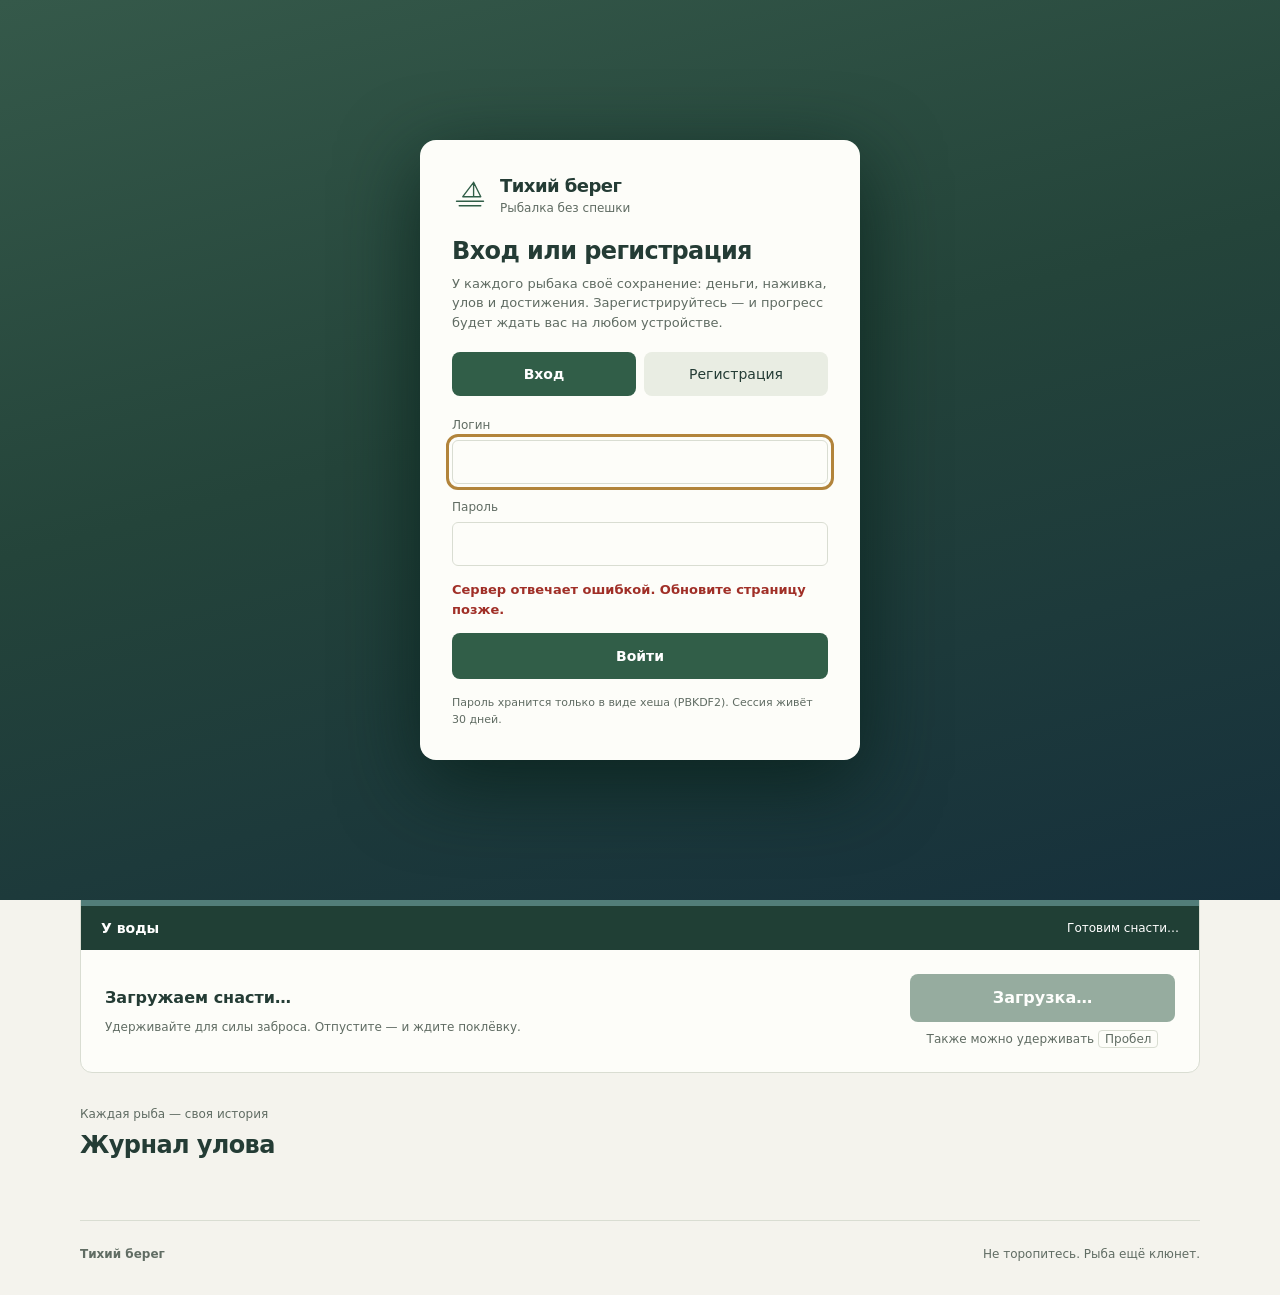
==== static/index.html @ 6605a5ac "Эмбиент по времени суток и погоде, каркас звуков снастей, визуал локаций и кнопка мута - 6 зацикленн" ====
<!DOCTYPE html>
<html lang="ru"><head><meta charset="utf-8"><meta name="viewport" content="width=device-width, initial-scale=1"><title>Тихий берег — Рыбалка</title><link rel="icon" href="data:,"><link rel="stylesheet" href="style.css"></head>
<body>
<header class="top"><a class="brand" href="./"><svg viewBox="0 0 40 40" aria-hidden="true"><path d="M5 28h30M8 33h24M12 23l12-16v16H12zm12-16l8 16h-8"/></svg><span>Тихий берег<small>Рыбалка без спешки</small></span></a><nav aria-label="Меню"><button id="bplay" aria-pressed="true">Рыбалка</button><button id="bguide" aria-pressed="false" disabled>Справочник</button><button id="bquests" aria-pressed="false" disabled>Задания</button><button id="bach" aria-pressed="false" disabled>Достижения</button><button id="bdiary" aria-pressed="false" disabled>Дневник</button><button id="bshop">Магазин</button><button id="binv">Инвентарь</button><button id="btut">Как играть</button></nav><button id="bmute" class="snd" type="button" aria-pressed="false" aria-label="Выключить звук" title="Звук включён (M)"><svg class="snd-on" viewBox="0 0 24 24" aria-hidden="true"><path d="M4 9v6h4l5 4V5L8 9H4z"/><path d="M16.5 9.5c1.4 1.4 1.4 3.6 0 5M19 7c2.8 2.8 2.8 7.2 0 10"/></svg><svg class="snd-off" viewBox="0 0 24 24" aria-hidden="true"><path d="M4 9v6h4l5 4V5L8 9H4z"/><path d="M16.5 9.5l5 5M21.5 9.5l-5 5"/></svg></button><div class="money"><span>На счёте</span><div><b id="money">—</b> ₽</div></div><div class="userbox" id="userbox" hidden><div class="userbox-info"><span>Рыбак</span><b id="username">—</b></div><button id="blogout" class="o" title="Выйти из аккаунта">Выйти</button></div></header>
<main><div id="fishing-view"><div class="heading"><div><p class="kicker">Глазами рыбака · вид от первого лица</p><h1>На рыбалке</h1></div><p class="intro">Выберите место, приготовьте снасти.<br>Хороший улов начинается с терпения.</p></div>
<div id="tut"><div id="tt"></div><div><button id="tn">Далее</button><button id="ts" class="o">Пропустить</button></div></div>
<section class="game" aria-label="Рыбалка"><div class="row" id="selrow"><div class="location-control"><span>Место ловли · <b id="location-current">Загрузка…</b></span><button id="blocations" aria-haspopup="dialog" aria-controls="locations" disabled>Выбор локации <span aria-hidden="true">↗</span></button><select id="sl" aria-label="Локация" hidden></select></div><label>Ваша удочка<select id="sr" aria-label="Удочка"></select></label><label>Наживка · в запасе<select id="sb" aria-label="Наживка"></select></label></div>
<div class="wrap"><canvas id="c" width="1600" height="840" role="img" aria-label="Вид от первого лица: удочка в руках, впереди вода и поплавок. Управление кнопкой под сценой."></canvas><button id="bfs" class="fs-btn" type="button" aria-pressed="false" aria-label="Полноэкранный режим" title="Полноэкранный режим (F)"><svg class="fs-in" viewBox="0 0 24 24" aria-hidden="true"><path d="M4 9V4h5M15 4h5v5M20 15v5h-5M9 20H4v-5"/></svg><svg class="fs-out" viewBox="0 0 24 24" aria-hidden="true"><path d="M9 4v5H4M20 9h-5V4M15 20v-5h5M4 15h5v5"/></svg></button><div id="world-chip" class="world-chip" title="Время суток и погода меняются со временем"><span id="world-time" aria-label="Время суток">—</span><span class="world-sep" aria-hidden="true">·</span><span id="world-weather" aria-label="Погода">—</span></div><div class="scene-caption"><span id="scene-name">У воды</span><span id="scene-detail">Готовим снасти…</span></div><div id="card"><div><div class="small">Хороший улов</div><canvas id="cfish" width="300" height="160" aria-hidden="true"></canvas><div id="cn" class="big"></div><div id="cw"></div><div id="cp"></div><button id="keep">Забрать</button><button id="rel" class="o">Отпустить</button></div></div></div>
<div class="controls"><div class="feedback"><div id="msg" role="status" aria-live="polite">Загружаем снасти…</div><p>Удерживайте для силы заброса. Отпустите — и ждите поклёвку.</p></div><div class="cast-action"><button id="btn" disabled>Загрузка…</button><span>Также можно удерживать <kbd>Пробел</kbd></span></div></div></section>
<section class="journal" aria-labelledby="journal-title"><div class="journal-heading"><div><p class="kicker">Каждая рыба — своя история</p><h2 id="journal-title">Журнал улова</h2></div><div id="stat"></div></div><div class="table-scroll"><table id="hist" aria-label="Последние уловы"></table></div></section></div>
<section id="guide-view" hidden aria-labelledby="guide-title"><div class="heading guide-heading"><div><p class="kicker">Знайте, за кем отправляетесь</p><h1 id="guide-title">Справочник</h1><p id="guide-summary" class="guide-summary"></p></div><button id="guide-return" class="o">Вернуться к рыбалке</button></div><p class="guide-intro">Где искать рыбу, какую приманку выбрать и сколько принесёт улов. Нажмите на название приманки или рыбы, чтобы перейти к её карточке.</p><div class="guide-tabs" role="tablist" aria-label="Раздел справочника"><button id="guide-tab-fish" role="tab" aria-selected="true" aria-controls="guide-panel-fish">Рыбы</button><button id="guide-tab-baits" role="tab" aria-selected="false" aria-controls="guide-panel-baits" tabindex="-1">Приманки</button></div><section id="guide-panel-fish" role="tabpanel" aria-labelledby="guide-tab-fish"><p class="guide-note">Награда за рыбу зависит от веса: у каждой рыбы указан диапазон — нижняя граница за самый мелкий вес (0.75 базовой цены), верхняя за самый крупный (1.75). Деньги начисляются при выборе «Забрать».</p><div id="guide-fish" class="guide-grid"></div></section><section id="guide-panel-baits" role="tabpanel" aria-labelledby="guide-tab-baits" hidden><p class="guide-note">Указана стоимость одной приманки в магазине. Рыба клюёт только в тех водоёмах, где обитает.</p><div id="guide-baits" class="guide-grid"></div></section></section>
<section id="quests-view" hidden aria-labelledby="quests-title"><div class="heading guide-heading"><div><p class="kicker">Новые цели каждый день</p><h1 id="quests-title">Ежедневные задания</h1><p class="guide-summary" id="quests-summary"></p></div><button id="quests-return" class="o">Вернуться к рыбалке</button></div><p class="guide-intro">Задания обновляются каждый день. Ловите рыбу — прогресс растёт автоматически, а награду забирайте кнопкой.</p><div id="quests-list" class="quest-grid"></div></section>
<section id="ach-view" hidden aria-labelledby="ach-title"><div class="heading guide-heading"><div><p class="kicker">Вехи рыболовного пути</p><h1 id="ach-title">Достижения</h1><p class="guide-summary" id="ach-summary"></p></div><button id="ach-return" class="o">Вернуться к рыбалке</button></div><p class="guide-intro">Открытые достижения отмечены галочкой, условия остальных — под карточками.</p><div id="ach-list" class="ach-grid"></div></section>
<section id="diary-view" hidden aria-labelledby="diary-title"><div class="heading guide-heading"><div><p class="kicker">Каждая рыба — в архив</p><h1 id="diary-title">Рыболовный дневник</h1><p class="guide-summary" id="diary-summary"></p></div><button id="diary-return" class="o">Вернуться к рыбалке</button></div><div id="diary-body" class="diary-body"></div></section></main>
<footer><span>Тихий берег</span><span>Не торопитесь. Рыба ещё клюнет.</span></footer>
<div id="toasts" class="toasts" aria-live="polite"></div>
<div id="auth" class="auth" hidden>
<div class="auth-card">
<div class="auth-brand"><svg viewBox="0 0 40 40" aria-hidden="true"><path d="M5 28h30M8 33h24M12 23l12-16v16H12zm12-16l8 16h-8"/></svg><div><b>Тихий берег</b><small>Рыбалка без спешки</small></div></div>
<h2>Вход или регистрация</h2>
<p class="auth-intro">У каждого рыбака своё сохранение: деньги, наживка, улов и достижения. Зарегистрируйтесь — и прогресс будет ждать вас на любом устройстве.</p>
<div class="auth-tabs" role="tablist" aria-label="Вход или регистрация"><button type="button" id="auth-tab-login" role="tab" aria-selected="true">Вход</button><button type="button" id="auth-tab-register" role="tab" aria-selected="false">Регистрация</button></div>
<form id="auth-form"><label>Логин<input id="auth-user" name="username" autocomplete="username" minlength="3" maxlength="20" required></label><label>Пароль<input id="auth-pass" name="password" type="password" autocomplete="current-password" minlength="6" required></label><p id="auth-error" class="auth-error" role="alert"></p><button type="submit" id="auth-submit">Войти</button></form>
<p class="auth-note">Пароль хранится только в виде хеша (PBKDF2). Сессия живёт 30 дней.</p>
</div>
</div>
<div class="modal" id="shop" role="dialog" aria-modal="true" aria-labelledby="shop-title"><div class="mb"><h2 id="shop-title">Магазин</h2><p class="modal-intro">Подберите наживку под рыбу, которую хотите поймать.</p><div id="shopbody"></div><div id="shopmsg" role="status"></div><button class="x o">Закрыть</button></div></div>
<div class="modal" id="inv" role="dialog" aria-modal="true" aria-labelledby="inv-title"><div class="mb"><h2 id="inv-title">Ваш инвентарь</h2><div id="invbody"></div><button class="x o">Закрыть</button></div></div>
<div class="modal location-modal" id="locations" role="dialog" aria-modal="true" aria-labelledby="locations-title" aria-describedby="locations-help"><div class="location-window"><header class="location-heading"><div><h2 id="locations-title">Выберите локацию для рыбалки</h2><p id="locations-help">Изучите водоёмы и выберите, за какой рыбой отправиться.</p></div><button class="x location-close" aria-label="Закрыть выбор локации">×</button></header><div id="location-list" class="location-list"></div><p class="location-note">Виды и вес — из справочника игры. Поклёвка зависит от выбранной наживки.</p></div></div>
<script src="marine.js"></script><script src="scenery.js"></script><script src="locations.js"></script><script src="world.js"></script><script src="sound.js"></script><script src="guide.js"></script><script src="game.js"></script><script src="auth.js"></script></body></html>
---- static/style.css ----
:root{color-scheme:light;--bg:#f4f3ed;--fg:#243c35;--muted:#606c63;--card:#fdfdf9;--bd:#d9ddd2;--ac:#315e48;--soft:#e9ede3}
*{box-sizing:border-box}body{background:var(--bg);color:var(--fg);font:14px/1.5 system-ui,-apple-system,"Segoe UI",sans-serif;margin:0;padding:0 32px}button,select{font:inherit}button{min-width:44px;min-height:44px;padding:10px 20px;border-radius:8px;border:1px solid transparent;background:var(--ac);color:#fff;font-weight:600;cursor:pointer;transition:background .18s,transform .18s}button:hover{background:#244934}button:active{transform:translateY(1px)}button:disabled{opacity:.5;cursor:default}button.o{background:transparent;color:var(--fg);border-color:var(--bd)}button.o:hover{background:var(--soft)}:focus-visible{outline:3px solid #b2843b;outline-offset:3px}h1,h2,p{margin:0}h1{font-size:32px;line-height:1.2;letter-spacing:-.035em;font-weight:600}h2{font-size:24px;line-height:1.2;letter-spacing:-.025em;font-weight:600}.top,main,footer{max-width:1120px;margin:auto}.top{min-height:100px;display:flex;align-items:center;gap:32px;border-bottom:1px solid var(--bd)}.brand{display:flex;gap:12px;align-items:center;text-decoration:none;color:var(--fg);font-size:20px;font-weight:600;letter-spacing:-.04em}.brand svg{width:40px;height:40px;fill:none;stroke:var(--ac);stroke-width:1.5;stroke-linecap:round;stroke-linejoin:round}.brand small{display:block;color:var(--muted);font-size:12px;font-weight:400;letter-spacing:.03em;margin-top:2px}.top nav{display:flex;margin-left:auto;gap:4px}.top nav button{background:transparent;color:var(--fg);font-weight:400;padding:10px 16px}.top nav button:hover{background:var(--soft)}.money{border-left:1px solid var(--bd);padding-left:24px;min-width:100px}.money>span{font-size:12px;color:var(--muted)}.money>div{font-size:20px}.money b{font-weight:600}.heading{display:flex;justify-content:space-between;align-items:end;padding:32px 0 24px}.kicker{font-size:12px;color:var(--muted);margin-bottom:8px}.intro{font-size:14px;color:var(--muted)}.game{background:var(--card);border:1px solid var(--bd);border-radius:12px;overflow:hidden}.row{display:grid;grid-template-columns:1fr 1fr 1fr;gap:24px;padding:16px 24px}label{display:flex;flex-direction:column;gap:4px;min-width:0;font-size:12px;color:var(--muted)}select{font-size:14px;width:100%;min-height:44px;padding:8px 12px;color:var(--fg);border:1px solid var(--bd);border-radius:6px;background:var(--card);cursor:pointer}select:disabled{opacity:.55}.wrap{position:relative;background:#527d79;isolation:isolate}canvas{width:100%;display:block;aspect-ratio:800/420;touch-action:none}.scene-caption{position:absolute;bottom:16px;right:20px;left:20px;display:flex;justify-content:space-between;align-items:center;pointer-events:none;color:#fff;text-shadow:0 1px 4px #15382f;font-size:12px}.scene-caption>span:first-child{font-size:16px;font-weight:600}#scene-detail{background:#203f35ed;border-radius:4px;padding:4px 12px;text-shadow:none}.controls{display:flex;gap:24px;align-items:center;justify-content:space-between;padding:24px}.feedback{min-width:0}#msg{font-size:16px;font-weight:600}.feedback p{font-size:12px;color:var(--muted);margin-top:8px}.cast-action{min-width:265px;text-align:center}#btn{width:100%;min-height:48px;font-size:16px;user-select:none;-webkit-user-select:none;touch-action:none}.cast-action>span{display:block;font-size:12px;color:var(--muted);margin-top:8px}kbd{font:inherit;border:1px solid var(--bd);border-radius:4px;padding:1px 6px}.journal{padding:32px 0 40px}.journal-heading{display:flex;align-items:end;justify-content:space-between;margin-bottom:20px}#stat{color:var(--muted);font-size:12px}.table-scroll{overflow-x:auto}#hist{width:100%;border-collapse:collapse;text-align:left;font-size:14px}#hist th{font-size:12px;font-weight:400;color:var(--muted);padding:8px 12px;border-bottom:1px solid var(--bd)}#hist td{padding:12px;border-bottom:1px solid var(--bd);white-space:nowrap}#hist .empty{text-align:center;white-space:normal;padding:28px;color:var(--muted);background:var(--soft);border:0}footer{display:flex;justify-content:space-between;border-top:1px solid var(--bd);padding:24px 0 32px;color:var(--muted);font-size:12px}footer>span:first-child{font-weight:600}#card{position:absolute;inset:0;display:none;align-items:center;justify-content:center;background:#122d3280;z-index:2}#card>div{background:var(--card);border-radius:12px;padding:32px;text-align:center;min-width:280px;box-shadow:0 16px 48px #142d3240}#card .small{color:var(--muted)}#cfish{width:150px;height:80px;aspect-ratio:auto;margin:4px auto 0}#card .big{font-size:32px;font-weight:600;line-height:1.2;margin:12px 0 8px}#cw{font-size:24px}#cp{color:var(--muted);margin:4px 0 20px}#card button{margin:0 4px}#tut{display:none;margin-bottom:16px;padding:16px 20px;border-radius:8px;background:#e8dfc8;color:#443c29;gap:16px;align-items:center;justify-content:space-between}#tt{max-width:700px}#tut>div:last-child{display:flex;gap:8px;flex-shrink:0}.hl{outline:3px solid #aa7a2d;outline-offset:-3px;border-radius:8px}.modal{position:fixed;inset:0;background:#112a2c99;display:none;align-items:center;justify-content:center;padding:24px;z-index:5}.mb{background:var(--card);color:var(--fg);border-radius:12px;padding:32px;max-width:640px;width:100%;max-height:88vh;overflow:auto;box-shadow:0 24px 80px #112a2c33}.modal-intro{color:var(--muted);margin:12px 0 24px}.mb h3{font-size:16px;font-weight:600;margin:24px 0 8px}.mb table{width:100%;border-collapse:collapse;font-size:14px}.mb td,.mb th{padding:12px 4px;border-bottom:1px solid var(--bd);text-align:left}.mb td:last-child{min-width:130px}.mb button{padding:8px 12px}.mb>.x{margin-top:24px;min-width:100px}.mb b{font-weight:600}.fl,.small{font-size:12px;color:var(--muted)}.fl{margin-top:4px}#shopmsg{min-height:20px;color:#a02f27;font-size:14px;margin-top:12px}
@media(prefers-color-scheme:dark){:root{color-scheme:dark;--bg:#17241f;--fg:#e7ece3;--muted:#b0bcb0;--card:#203129;--bd:#3d5042;--ac:#3e7155;--soft:#2b3d30}.brand svg{stroke:#a6b99a}#tut{background:#4a422c;color:#f0e5c8}}
@media(max-width:700px){body{padding:0 16px}.top{gap:16px;flex-wrap:wrap;padding:20px 0 12px}.brand{font-size:20px}.top nav{order:3;width:100%;margin:0;gap:0;justify-content:space-between}.top nav button{padding:8px 12px}.money{margin-left:auto;min-width:72px;padding-left:16px}.heading{padding:24px 0 16px}.intro{display:none}h1{font-size:24px}.row{padding:16px;gap:12px;grid-template-columns:1fr 1fr}.row label:first-child{grid-column:1/-1}.wrap{overflow:hidden}canvas{width:100%;max-width:100%}.scene-caption{left:12px;right:12px;bottom:12px}.scene-caption>span:first-child{font-size:14px}#scene-detail{font-size:12px;padding:4px 8px}.controls{padding:16px;flex-direction:column;gap:16px;align-items:stretch}.cast-action{min-width:0}.feedback p{margin-top:4px}.journal{padding:24px 0 32px}.journal-heading{gap:16px;align-items:center}h2{font-size:20px}.journal-heading .kicker{display:none}#stat{max-width:110px;text-align:right}footer{gap:16px}.mb{padding:20px;max-height:90vh}.modal{padding:12px}.mb td{font-size:12px}.mb td:last-child{min-width:104px}.mb button{padding:8px}.mb td:first-child{min-width:82px}.mb .fl{font-size:12px}#tut{flex-direction:column;align-items:start}#card>div{padding:20px;min-width:260px}#card .big{font-size:24px}}
.scene-caption{position:relative;inset:auto;background:#203f35;min-height:44px;padding:8px 20px;text-shadow:none;gap:12px}.scene-caption #scene-detail{background:transparent;padding:0;font-size:12px}.scene-caption>span:first-child{font-size:14px}@media(max-width:700px){.scene-caption{padding:8px 12px;gap:8px}.scene-caption #scene-detail{font-size:10px}}
.location-control{display:flex;flex-direction:column;gap:4px;min-width:0}.location-control>span{font-size:12px;color:var(--muted)}.location-control b{font-weight:400}.location-control button{display:flex;justify-content:space-between;align-items:center;text-align:left;padding:8px 12px}.location-modal{background:rgba(8,15,19,.82);padding:32px}.location-window{background:#252f3b;color:#f7f8fa;border:1px solid #536171;border-radius:16px;width:1240px;max-width:100%;max-height:92vh;overflow:auto;box-shadow:0 24px 80px #0008;padding:24px}.location-heading{display:flex;align-items:flex-start;justify-content:space-between;gap:24px;margin-bottom:24px}.location-heading>div{flex:1;text-align:center;padding-left:68px}.location-heading h2{font-size:28px;letter-spacing:-.02em;line-height:1.2;margin:4px 0 8px}.location-heading p{color:#c8d1db}.location-close{background:#5e536e;font-size:32px;line-height:1;padding:0;width:44px;flex-shrink:0}.location-close:hover{background:#756786}.location-list{display:grid;grid-template-columns:repeat(3,minmax(0,1fr));gap:16px}.location-option{background:#424f60;padding:16px;border-radius:12px;display:flex;flex-direction:column;min-width:0;border:2px solid transparent}.location-option.is-current{border-color:#bdcfae}.location-preview{width:100%;aspect-ratio:1.85;object-fit:cover;border-radius:10px;display:block}.location-option h3{font-size:20px;line-height:1.2;text-align:center;margin:12px 0 4px;font-weight:600}.location-habitat{font-size:12px;color:#e0e6ed;text-align:center;margin-bottom:16px}.fish-panel{background:#252f3b;border:1px solid #7f90a5;border-radius:10px;padding:12px 8px;margin-bottom:8px}.fish-panel h4{font-size:16px;line-height:1.3;text-align:center;margin:0 0 8px;font-weight:600}.popular-fish,.weight-fish{display:grid;grid-template-columns:repeat(3,minmax(0,1fr));gap:4px;align-items:start}.weight-fish{grid-template-columns:repeat(2,minmax(0,1fr))}.location-fish{text-align:center;min-width:0;font-size:12px;font-weight:600;line-height:1.3}.location-fish svg{width:100%;height:68px;display:block}.location-fish span{display:block;overflow-wrap:anywhere}.location-fish small{display:block;color:#d7e1ec;font-size:12px;margin-top:4px;font-weight:400}.location-species{font-size:12px;color:#e0e6ed;margin:8px 0 16px;line-height:1.5}.location-option>button{margin-top:auto;background:#d5dfc9;color:#23382b;width:100%;padding:10px 8px}.location-option>button:hover{background:#edf3e5}.location-option>button[aria-pressed=true]{background:#b9cbaa}.location-note{font-size:12px;color:#c8d1db;text-align:center;margin-top:16px}@media(max-width:900px){.location-modal{padding:16px}.location-window{padding:16px}.location-list{gap:12px}.location-option{padding:12px}.location-heading h2{font-size:24px}.fish-panel h4{font-size:14px}}@media(max-width:700px){.location-control{grid-column:1/-1}.location-modal{padding:12px}.location-window{max-height:94vh;padding:16px}.location-heading{gap:12px;margin-bottom:16px}.location-heading>div{text-align:left;padding-left:0}.location-heading h2{font-size:20px;margin-top:0}.location-heading p{font-size:12px}.location-list{grid-template-columns:1fr;gap:16px}.location-preview{aspect-ratio:2.2}.location-fish svg{height:72px}.fish-panel h4{font-size:16px}.location-note{text-align:left}}
[hidden]{display:none!important}.top nav{flex-wrap:wrap}.top nav button[aria-pressed=true]{background:var(--soft);font-weight:600}.guide-summary{color:var(--muted);margin-top:12px;font-size:14px}.guide-intro{max-width:720px;color:var(--muted);margin-bottom:24px}.guide-tabs{display:flex;gap:8px;border-bottom:1px solid var(--bd);padding-bottom:12px}.guide-tabs button{background:transparent;color:var(--fg);transition:none}.guide-tabs button[aria-selected=true]{background:var(--ac);color:#fff}.guide-tabs button[aria-selected=false]{background:var(--soft);color:var(--fg)}.guide-tabs button[aria-selected=false]:hover{background:var(--bd)}.guide-tabs button[aria-selected=true]:hover{background:#244934;color:#fff}.guide-note{color:var(--muted);font-size:12px;margin:16px 0 24px}.guide-grid{display:grid;grid-template-columns:repeat(3,minmax(0,1fr));gap:24px;margin-bottom:40px}.guide-card{background:var(--card);border:1px solid var(--bd);border-radius:12px;overflow:hidden;scroll-margin:24px}.guide-illustration{height:140px;display:flex;align-items:center;justify-content:center;background:var(--soft)}.guide-illustration svg{width:220px;height:120px}.guide-card-body{padding:20px}.guide-card-title{display:flex;justify-content:space-between;gap:12px;align-items:start}.guide-card h3{font-size:20px;line-height:1.2;letter-spacing:-.02em;font-weight:600;margin:0}.guide-price{white-space:nowrap;text-align:right;font-size:16px;font-weight:600}.guide-price small{display:block;font-size:12px;color:var(--muted);font-weight:400}.guide-weight{font-size:12px;color:var(--muted);margin-top:8px}.guide-card dl{margin:20px 0 0}.guide-card dt{font-size:12px;color:var(--muted);margin-top:16px}.guide-card dd{margin:4px 0 0}.guide-links{display:flex;flex-wrap:wrap;gap:4px 12px}.guide-link{min-height:44px;padding:8px 0;background:transparent;color:var(--fg);font-weight:400;text-decoration:underline;text-decoration-color:var(--muted);text-underline-offset:4px}.guide-link:hover{background:var(--soft)}.guide-bait-card .guide-weight{margin-top:20px}@media(max-width:1000px){.top{gap:16px}.top nav button{padding:8px 12px}.guide-grid{grid-template-columns:repeat(2,minmax(0,1fr))}}@media(max-width:700px){.top nav{justify-content:flex-start;gap:4px}.guide-heading{align-items:start;gap:16px;flex-direction:column}.guide-grid{grid-template-columns:1fr;gap:16px}.guide-card-body{padding:20px}.guide-illustration{height:128px}.guide-intro{font-size:14px}}
.boat-product{margin-top:24px;padding:24px;background:var(--soft);border-radius:12px;display:flex;flex-direction:column;gap:16px}.boat-product h3{margin:0 0 8px}.boat-product p{color:var(--muted)}.boat-product .boat-progress{margin-top:12px;color:var(--fg)}.location-list{grid-template-columns:repeat(2,minmax(0,1fr))}@media(max-width:700px){.location-list{grid-template-columns:1fr}.boat-product{padding:16px}}@media(prefers-reduced-motion:reduce){*,*::before,*::after{transition:none!important;animation:none!important}}
.world-chip{position:absolute;top:12px;left:12px;display:flex;gap:8px;align-items:center;padding:6px 14px;border-radius:999px;background:#203f35e0;color:#fff;font-size:13px;font-weight:600;z-index:1;pointer-events:none;text-shadow:0 1px 3px #15382f}.world-chip .world-sep{opacity:.6;font-weight:400}.world-chip.wx-rain{background:#2c3f56e0}.world-chip.wx-fog{background:#5b6361e0}.world-chip.wx-wind{background:#44513ce0}.world-chip.tp-night{background:#1b2742e8}.world-chip.tp-evening{background:#4a3524e8}.world-chip.tp-morning{background:#5a4a2ce8}
.quest-grid{display:grid;grid-template-columns:repeat(3,minmax(0,1fr));gap:24px;margin-bottom:40px}.quest-card{background:var(--card);border:1px solid var(--bd);border-radius:12px;padding:20px;display:flex;flex-direction:column;gap:10px}.quest-card h3{font-size:16px;line-height:1.3;margin:0}.quest-bar{height:10px;border-radius:6px;background:var(--soft);overflow:hidden}.quest-bar span{display:block;height:100%;background:var(--ac);border-radius:6px;transition:width .4s}.quest-card.ready .quest-bar span{background:#7ba05b}.quest-count{font-size:12px;color:var(--muted);margin:0}.quest-card>button{margin-top:auto}.quest-done{margin-top:auto;font-size:13px;color:#5b7a4b;font-weight:600}.quest-locked{margin-top:auto;font-size:13px;color:var(--muted)}.quest-card.claimed{opacity:.75}
.ach-grid{display:grid;grid-template-columns:repeat(4,minmax(0,1fr));gap:24px;margin-bottom:40px}.ach-card{background:var(--card);border:1px solid var(--bd);border-radius:12px;padding:20px;text-align:center;display:flex;flex-direction:column;gap:8px}.ach-badge{width:52px;height:52px;margin:0 auto;border-radius:50%;background:var(--soft);color:var(--muted);font-size:24px;line-height:52px}.ach-card.on{border-color:#b9a03c}.ach-card.on .ach-badge{background:#e8d48a;color:#6b5a1c}.ach-card h3{font-size:16px;margin:0}.ach-card p{font-size:13px;color:var(--muted);margin:0}.ach-card small{font-size:11px;color:var(--muted)}
.diary-body{display:flex;flex-direction:column;gap:24px;margin-bottom:40px}.diary-cards{display:grid;grid-template-columns:repeat(3,minmax(0,1fr));gap:24px}.diary-card{background:var(--card);border:1px solid var(--bd);border-radius:12px;padding:20px;display:flex;flex-direction:column;gap:6px}.diary-card small{color:var(--muted);font-size:12px}.diary-card b{font-size:20px}.diary-unknown{color:var(--muted)}
.toasts{position:fixed;right:20px;bottom:20px;display:flex;flex-direction:column;gap:10px;z-index:9}.toast{background:#2e4636;color:#fff;border-radius:10px;padding:14px 18px;max-width:320px;box-shadow:0 10px 32px #142d3255;display:flex;flex-direction:column;gap:4px;font-size:14px;animation:toast-in .3s ease}.toast b{font-size:14px}.toast span{opacity:.9;font-size:13px}.toast.gone{opacity:0;transform:translateY(8px);transition:.45s}@keyframes toast-in{from{opacity:0;transform:translateY(10px)}to{opacity:1}}
.guide-activity{font-size:12px;color:#8a6d2f;margin-top:4px}
/* ---- аккаунт: экран входа/регистрации и блок в шапке ---- */
.auth{position:fixed;inset:0;z-index:20;display:flex;align-items:center;justify-content:center;padding:24px;overflow:auto;background:linear-gradient(165deg,#35594a 0%,#24443a 45%,#16303c 100%)}
.auth-card{background:var(--card);color:var(--fg);border-radius:16px;padding:32px;width:100%;max-width:440px;box-shadow:0 24px 80px #08201acc}
.auth-brand{display:flex;align-items:center;gap:12px;margin-bottom:20px}.auth-brand svg{width:36px;height:36px;fill:none;stroke:var(--ac);stroke-width:1.5;stroke-linecap:round;stroke-linejoin:round}.auth-brand b{display:block;font-size:18px;letter-spacing:-.03em}.auth-brand small{display:block;color:var(--muted);font-size:12px}
.auth-card h2{margin-bottom:8px}.auth-intro{color:var(--muted);font-size:13px;margin:0 0 20px}
.auth-tabs{display:flex;gap:8px;margin-bottom:20px}.auth-tabs button{flex:1;background:var(--soft);color:var(--fg);font-weight:400}.auth-tabs button[aria-selected=true]{background:var(--ac);color:#fff;font-weight:600}
#auth-form{display:flex;flex-direction:column;gap:14px}#auth-form label{font-size:12px;gap:6px}
#auth-form input{font:inherit;font-size:15px;width:100%;min-height:44px;padding:8px 12px;color:var(--fg);border:1px solid var(--bd);border-radius:6px;background:var(--card)}
#auth-submit{min-height:46px}.auth-error{min-height:18px;margin:0;color:#a02f27;font-size:13px;font-weight:600}.auth-note{color:var(--muted);font-size:11px;margin:16px 0 0}
body.auth-pending{overflow:hidden}
.userbox{border-left:1px solid var(--bd);padding-left:24px;display:flex;align-items:center;gap:14px}.userbox-info>span{display:block;font-size:12px;color:var(--muted)}.userbox-info b{font-weight:600;font-size:15px}.userbox button{padding:8px 14px;min-height:40px}
@media(max-width:700px){.userbox{padding-left:16px;gap:8px;margin-left:auto}.userbox button{padding:6px 10px}.auth{padding:16px}.auth-card{padding:24px}}
@media(max-width:1000px){.quest-grid{grid-template-columns:repeat(2,minmax(0,1fr))}.ach-grid{grid-template-columns:repeat(2,minmax(0,1fr))}}@media(max-width:700px){.quest-grid,.ach-grid,.diary-cards{grid-template-columns:1fr}.world-chip{font-size:11px;padding:4px 10px;top:8px;left:8px}}

.fs-btn{position:absolute;top:12px;right:12px;z-index:1;min-width:44px;width:44px;height:44px;padding:0;display:flex;align-items:center;justify-content:center;border-radius:10px;background:#203f35e0}.fs-btn svg{width:22px;height:22px;fill:none;stroke:#fff;stroke-width:2;stroke-linecap:round;stroke-linejoin:round}.fs-btn .fs-out,.fs-btn[aria-pressed=true] .fs-in{display:none}.fs-btn[aria-pressed=true] .fs-out{display:block}
html.fs-lock,html.fs-lock body{overflow:hidden}
.game.is-fs{position:fixed;inset:0;z-index:4;display:flex;flex-direction:column;border:0;border-radius:0;background:#10201b}.game.is-fs .row{padding:8px 16px;gap:16px;flex-shrink:0}.game.is-fs .wrap{flex:1;min-height:0;display:flex;flex-direction:column;background:#10201b}.game.is-fs canvas{flex:1;min-height:0;width:100%;height:auto;aspect-ratio:auto;object-fit:contain}.game.is-fs .scene-caption{flex-shrink:0}.game.is-fs .controls{flex-shrink:0;padding:10px 16px}.game.is-fs .feedback p,.game.is-fs .cast-action>span{display:none}.game.is-fs .toasts{bottom:96px}
@media(max-height:560px){.game.is-fs .row{display:none}.game.is-fs .controls{flex-direction:row;align-items:center;padding:6px 16px;gap:16px}.game.is-fs .cast-action{min-width:220px}.game.is-fs .scene-caption{display:none}}
@media(max-width:700px){.fs-btn{top:8px;right:8px}.game.is-fs .row{padding:8px 12px}.game.is-fs .controls{padding:8px 12px}}
.top>.snd{flex-shrink:0;padding:10px 12px;display:flex;align-items:center;justify-content:center;background:transparent;color:var(--fg)}.top>.snd:hover{background:var(--soft)}.snd[aria-pressed=true]{background:var(--soft)}.snd svg{width:20px;height:20px;fill:none;stroke:currentColor;stroke-width:2;stroke-linecap:round;stroke-linejoin:round}.snd .snd-off{display:none}.snd[aria-pressed=true] .snd-on{display:none}.snd[aria-pressed=true] .snd-off{display:block}@media(max-width:700px){.top>.snd{padding:8px 10px}}
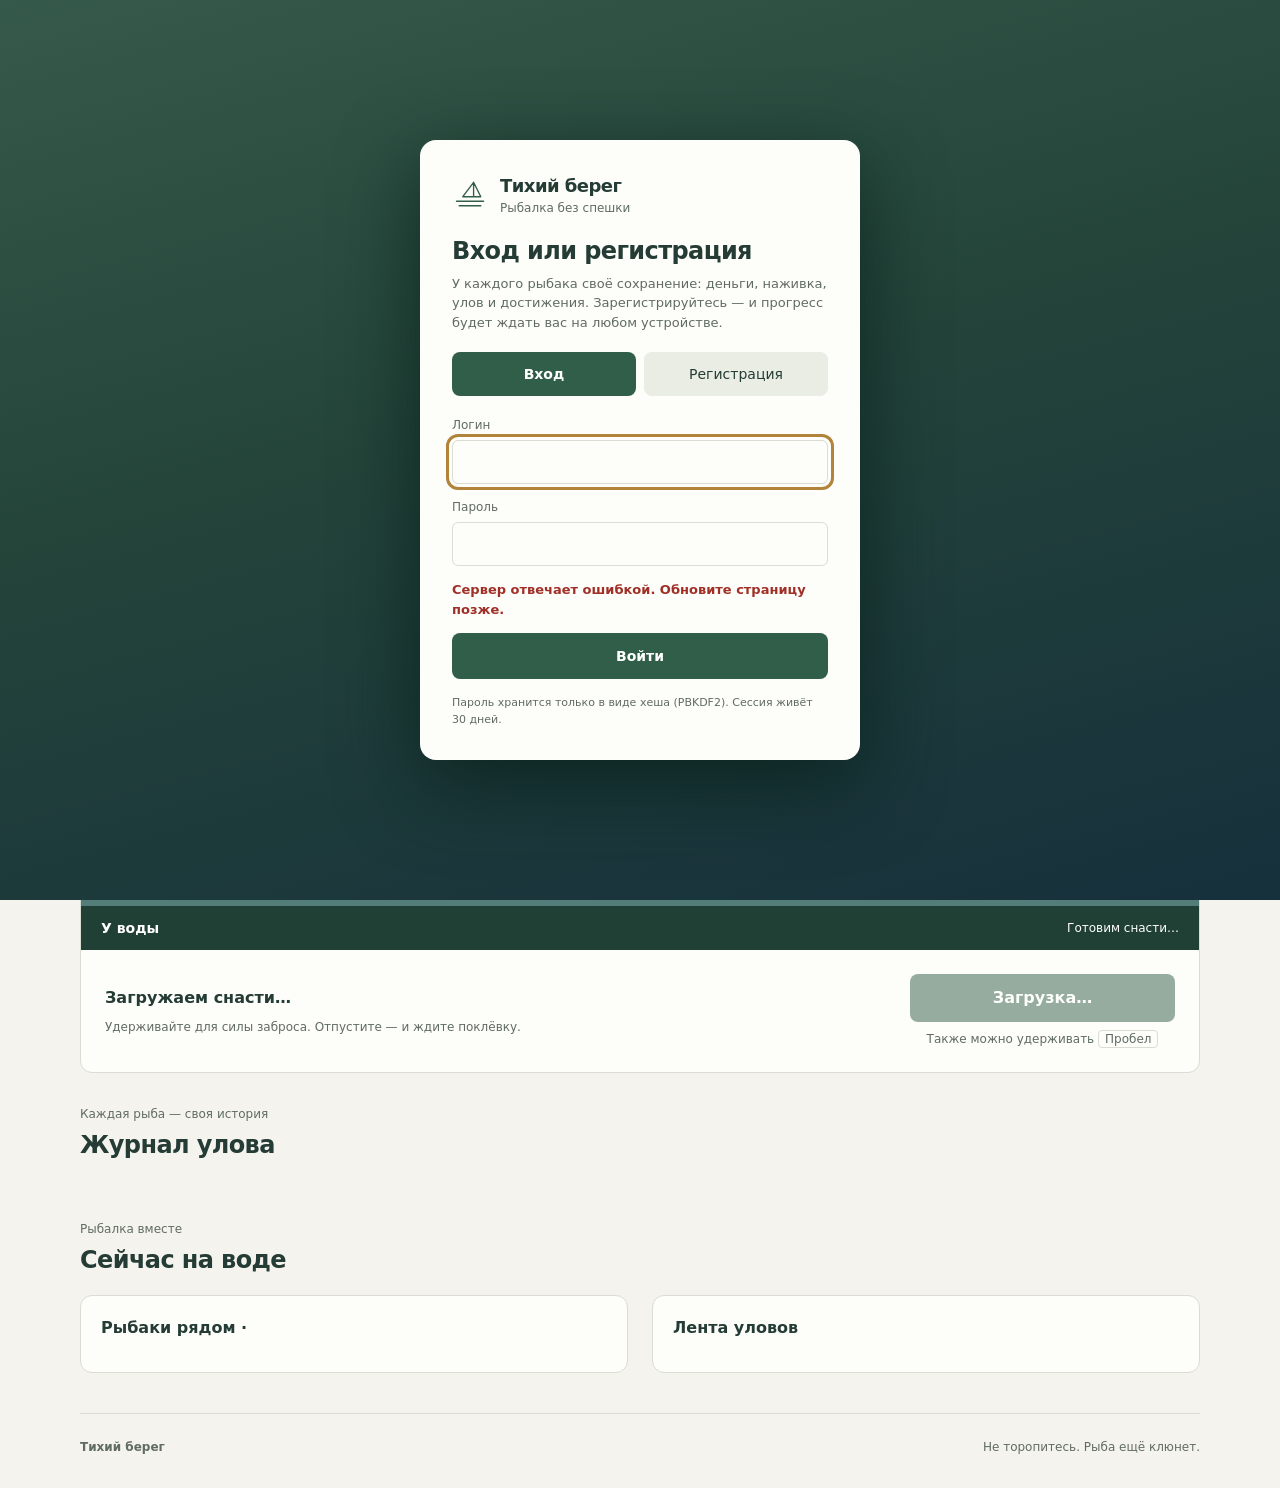
==== commit 0f3fec49: "Мультиплеер: рыбаки рядом и живая лента уловов Хартбит POST /api/presence (таблица presence, SQLite " ====
--- a/static/index.html
+++ b/static/index.html
@@ -1,17 +1,19 @@
 <!DOCTYPE html>
 <html lang="ru"><head><meta charset="utf-8"><meta name="viewport" content="width=device-width, initial-scale=1"><title>Тихий берег — Рыбалка</title><link rel="icon" href="data:,"><link rel="stylesheet" href="style.css"></head>
 <body>
-<header class="top"><a class="brand" href="./"><svg viewBox="0 0 40 40" aria-hidden="true"><path d="M5 28h30M8 33h24M12 23l12-16v16H12zm12-16l8 16h-8"/></svg><span>Тихий берег<small>Рыбалка без спешки</small></span></a><nav aria-label="Меню"><button id="bplay" aria-pressed="true">Рыбалка</button><button id="bguide" aria-pressed="false" disabled>Справочник</button><button id="bquests" aria-pressed="false" disabled>Задания</button><button id="bach" aria-pressed="false" disabled>Достижения</button><button id="bdiary" aria-pressed="false" disabled>Дневник</button><button id="bshop">Магазин</button><button id="binv">Инвентарь</button><button id="btut">Как играть</button></nav><button id="bmute" class="snd" type="button" aria-pressed="false" aria-label="Выключить звук" title="Звук включён (M)"><svg class="snd-on" viewBox="0 0 24 24" aria-hidden="true"><path d="M4 9v6h4l5 4V5L8 9H4z"/><path d="M16.5 9.5c1.4 1.4 1.4 3.6 0 5M19 7c2.8 2.8 2.8 7.2 0 10"/></svg><svg class="snd-off" viewBox="0 0 24 24" aria-hidden="true"><path d="M4 9v6h4l5 4V5L8 9H4z"/><path d="M16.5 9.5l5 5M21.5 9.5l-5 5"/></svg></button><div class="money"><span>На счёте</span><div><b id="money">—</b> ₽</div></div><div class="userbox" id="userbox" hidden><div class="userbox-info"><span>Рыбак</span><b id="username">—</b></div><button id="blogout" class="o" title="Выйти из аккаунта">Выйти</button></div></header>
+<header class="top"><a class="brand" href="./"><svg viewBox="0 0 40 40" aria-hidden="true"><path d="M5 28h30M8 33h24M12 23l12-16v16H12zm12-16l8 16h-8"/></svg><span>Тихий берег<small>Рыбалка без спешки</small></span></a><nav aria-label="Меню"><button id="bplay" aria-pressed="true">Рыбалка</button><button id="bguide" aria-pressed="false" disabled>Справочник</button><button id="bquests" aria-pressed="false" disabled>Задания</button><button id="bach" aria-pressed="false" disabled>Достижения</button><button id="bdiary" aria-pressed="false" disabled>Дневник</button><button id="blb" aria-pressed="false" disabled>Рекорды</button><button id="bshop">Магазин</button><button id="binv">Инвентарь</button><button id="btut">Как играть</button></nav><div class="volume-control"><div class="volume-heading"><label id="volume-label" for="bvolume">Громкость</label><span id="volume-value" aria-hidden="true">100%</span></div><input id="bvolume" type="range" min="0" max="100" step="1" value="100" aria-labelledby="volume-label" title="Громкость · M — выключить или вернуть звук"></div><div class="money"><span>На счёте</span><div><b id="money">—</b> ₽</div></div><div class="userbox" id="userbox" hidden><div class="userbox-info"><span>Рыбак</span><b id="username">—</b></div><button id="blogout" class="o" title="Выйти из аккаунта">Выйти</button></div></header>
 <main><div id="fishing-view"><div class="heading"><div><p class="kicker">Глазами рыбака · вид от первого лица</p><h1>На рыбалке</h1></div><p class="intro">Выберите место, приготовьте снасти.<br>Хороший улов начинается с терпения.</p></div>
 <div id="tut"><div id="tt"></div><div><button id="tn">Далее</button><button id="ts" class="o">Пропустить</button></div></div>
 <section class="game" aria-label="Рыбалка"><div class="row" id="selrow"><div class="location-control"><span>Место ловли · <b id="location-current">Загрузка…</b></span><button id="blocations" aria-haspopup="dialog" aria-controls="locations" disabled>Выбор локации <span aria-hidden="true">↗</span></button><select id="sl" aria-label="Локация" hidden></select></div><label>Ваша удочка<select id="sr" aria-label="Удочка"></select></label><label>Наживка · в запасе<select id="sb" aria-label="Наживка"></select></label></div>
-<div class="wrap"><canvas id="c" width="1600" height="840" role="img" aria-label="Вид от первого лица: удочка в руках, впереди вода и поплавок. Управление кнопкой под сценой."></canvas><button id="bfs" class="fs-btn" type="button" aria-pressed="false" aria-label="Полноэкранный режим" title="Полноэкранный режим (F)"><svg class="fs-in" viewBox="0 0 24 24" aria-hidden="true"><path d="M4 9V4h5M15 4h5v5M20 15v5h-5M9 20H4v-5"/></svg><svg class="fs-out" viewBox="0 0 24 24" aria-hidden="true"><path d="M9 4v5H4M20 9h-5V4M15 20v-5h5M4 15h5v5"/></svg></button><div id="world-chip" class="world-chip" title="Время суток и погода меняются со временем"><span id="world-time" aria-label="Время суток">—</span><span class="world-sep" aria-hidden="true">·</span><span id="world-weather" aria-label="Погода">—</span></div><div class="scene-caption"><span id="scene-name">У воды</span><span id="scene-detail">Готовим снасти…</span></div><div id="card"><div><div class="small">Хороший улов</div><canvas id="cfish" width="300" height="160" aria-hidden="true"></canvas><div id="cn" class="big"></div><div id="cw"></div><div id="cp"></div><button id="keep">Забрать</button><button id="rel" class="o">Отпустить</button></div></div></div>
+<div class="wrap"><canvas id="c" width="1600" height="840" role="img" aria-label="Вид от первого лица: удочка в руках, впереди вода и поплавок. Управление кнопкой под сценой."></canvas><button id="bfs" class="fs-btn" type="button" aria-pressed="false" aria-label="Полноэкранный режим" title="Полноэкранный режим (F)"><svg class="fs-in" viewBox="0 0 24 24" aria-hidden="true"><path d="M4 9V4h5M15 4h5v5M20 15v5h-5M9 20H4v-5"/></svg><svg class="fs-out" viewBox="0 0 24 24" aria-hidden="true"><path d="M9 4v5H4M20 9h-5V4M15 20v-5h5M4 15h5v5"/></svg></button><div id="world-chip" class="world-chip" title="Время суток и погода меняются со временем"><span id="world-time" aria-label="Время суток">—</span><span class="world-sep" aria-hidden="true">·</span><span id="world-weather" aria-label="Погода">—</span></div><div id="mp-chip" class="mp-chip" hidden></div><div class="scene-caption"><span id="scene-name">У воды</span><span id="scene-detail">Готовим снасти…</span></div><div id="card"><div><div class="small">Хороший улов</div><canvas id="cfish" width="300" height="160" aria-hidden="true"></canvas><div id="ctrophy" class="trophy-badge" hidden>ТРОФЕЙ</div><div id="cn" class="big"></div><div id="cw"></div><div id="cp"></div><button id="keep">Забрать</button><button id="rel" class="o">Отпустить</button></div></div></div>
 <div class="controls"><div class="feedback"><div id="msg" role="status" aria-live="polite">Загружаем снасти…</div><p>Удерживайте для силы заброса. Отпустите — и ждите поклёвку.</p></div><div class="cast-action"><button id="btn" disabled>Загрузка…</button><span>Также можно удерживать <kbd>Пробел</kbd></span></div></div></section>
-<section class="journal" aria-labelledby="journal-title"><div class="journal-heading"><div><p class="kicker">Каждая рыба — своя история</p><h2 id="journal-title">Журнал улова</h2></div><div id="stat"></div></div><div class="table-scroll"><table id="hist" aria-label="Последние уловы"></table></div></section></div>
+<section class="journal" aria-labelledby="journal-title"><div class="journal-heading"><div><p class="kicker">Каждая рыба — своя история</p><h2 id="journal-title">Журнал улова</h2></div><div id="stat"></div></div><div class="table-scroll"><table id="hist" aria-label="Последние уловы"></table></div></section>
+<section class="mp" aria-labelledby="mp-title"><div class="journal-heading"><div><p class="kicker">Рыбалка вместе</p><h2 id="mp-title">Сейчас на воде</h2></div><div id="mp-online"></div></div><div class="mp-columns"><div class="mp-col"><h3>Рыбаки рядом · <span id="mp-here-place"></span></h3><ul id="mp-here" class="mp-list"></ul></div><div class="mp-col"><h3>Лента уловов</h3><ul id="mp-feed" class="mp-list"></ul></div></div></section></div>
 <section id="guide-view" hidden aria-labelledby="guide-title"><div class="heading guide-heading"><div><p class="kicker">Знайте, за кем отправляетесь</p><h1 id="guide-title">Справочник</h1><p id="guide-summary" class="guide-summary"></p></div><button id="guide-return" class="o">Вернуться к рыбалке</button></div><p class="guide-intro">Где искать рыбу, какую приманку выбрать и сколько принесёт улов. Нажмите на название приманки или рыбы, чтобы перейти к её карточке.</p><div class="guide-tabs" role="tablist" aria-label="Раздел справочника"><button id="guide-tab-fish" role="tab" aria-selected="true" aria-controls="guide-panel-fish">Рыбы</button><button id="guide-tab-baits" role="tab" aria-selected="false" aria-controls="guide-panel-baits" tabindex="-1">Приманки</button></div><section id="guide-panel-fish" role="tabpanel" aria-labelledby="guide-tab-fish"><p class="guide-note">Награда за рыбу зависит от веса: у каждой рыбы указан диапазон — нижняя граница за самый мелкий вес (0.75 базовой цены), верхняя за самый крупный (1.75). Деньги начисляются при выборе «Забрать».</p><div id="guide-fish" class="guide-grid"></div></section><section id="guide-panel-baits" role="tabpanel" aria-labelledby="guide-tab-baits" hidden><p class="guide-note">Указана стоимость одной приманки в магазине. Рыба клюёт только в тех водоёмах, где обитает.</p><div id="guide-baits" class="guide-grid"></div></section></section>
 <section id="quests-view" hidden aria-labelledby="quests-title"><div class="heading guide-heading"><div><p class="kicker">Новые цели каждый день</p><h1 id="quests-title">Ежедневные задания</h1><p class="guide-summary" id="quests-summary"></p></div><button id="quests-return" class="o">Вернуться к рыбалке</button></div><p class="guide-intro">Задания обновляются каждый день. Ловите рыбу — прогресс растёт автоматически, а награду забирайте кнопкой.</p><div id="quests-list" class="quest-grid"></div></section>
 <section id="ach-view" hidden aria-labelledby="ach-title"><div class="heading guide-heading"><div><p class="kicker">Вехи рыболовного пути</p><h1 id="ach-title">Достижения</h1><p class="guide-summary" id="ach-summary"></p></div><button id="ach-return" class="o">Вернуться к рыбалке</button></div><p class="guide-intro">Открытые достижения отмечены галочкой, условия остальных — под карточками.</p><div id="ach-list" class="ach-grid"></div></section>
-<section id="diary-view" hidden aria-labelledby="diary-title"><div class="heading guide-heading"><div><p class="kicker">Каждая рыба — в архив</p><h1 id="diary-title">Рыболовный дневник</h1><p class="guide-summary" id="diary-summary"></p></div><button id="diary-return" class="o">Вернуться к рыбалке</button></div><div id="diary-body" class="diary-body"></div></section></main>
+<section id="diary-view" hidden aria-labelledby="diary-title"><div class="heading guide-heading"><div><p class="kicker">Каждая рыба — в архив</p><h1 id="diary-title">Рыболовный дневник</h1><p class="guide-summary" id="diary-summary"></p></div><button id="diary-return" class="o">Вернуться к рыбалке</button></div><div id="diary-body" class="diary-body"></div></section>
+<section id="lb-view" hidden aria-labelledby="lb-title"><div class="heading guide-heading"><div><p class="kicker">Лучшие уловы всех рыбаков</p><h1 id="lb-title">Рекорды</h1><p class="guide-summary" id="lb-summary"></p></div><button id="lb-return" class="o">Вернуться к рыбалке</button></div><p class="guide-intro">Топ-10 рыбаков в каждом зачёте. По весу учитываются все уловы, даже отпущенные; по стоимости — самая дорогая рыба, которую забрали. У каждого рыбака в зачёте его лучший улов.</p><div id="lb-tabs" class="guide-tabs lb-tabs" role="tablist" aria-label="Зачёт рекордов"></div><div id="lb-body" class="lb-body" role="tabpanel"></div></section></main>
 <footer><span>Тихий берег</span><span>Не торопитесь. Рыба ещё клюнет.</span></footer>
 <div id="toasts" class="toasts" aria-live="polite"></div>
 <div id="auth" class="auth" hidden>
@@ -27,4 +29,4 @@
 <div class="modal" id="shop" role="dialog" aria-modal="true" aria-labelledby="shop-title"><div class="mb"><h2 id="shop-title">Магазин</h2><p class="modal-intro">Подберите наживку под рыбу, которую хотите поймать.</p><div id="shopbody"></div><div id="shopmsg" role="status"></div><button class="x o">Закрыть</button></div></div>
 <div class="modal" id="inv" role="dialog" aria-modal="true" aria-labelledby="inv-title"><div class="mb"><h2 id="inv-title">Ваш инвентарь</h2><div id="invbody"></div><button class="x o">Закрыть</button></div></div>
 <div class="modal location-modal" id="locations" role="dialog" aria-modal="true" aria-labelledby="locations-title" aria-describedby="locations-help"><div class="location-window"><header class="location-heading"><div><h2 id="locations-title">Выберите локацию для рыбалки</h2><p id="locations-help">Изучите водоёмы и выберите, за какой рыбой отправиться.</p></div><button class="x location-close" aria-label="Закрыть выбор локации">×</button></header><div id="location-list" class="location-list"></div><p class="location-note">Виды и вес — из справочника игры. Поклёвка зависит от выбранной наживки.</p></div></div>
-<script src="marine.js"></script><script src="scenery.js"></script><script src="locations.js"></script><script src="world.js"></script><script src="sound.js"></script><script src="guide.js"></script><script src="game.js"></script><script src="auth.js"></script></body></html>
+<script src="marine.js"></script><script src="scenery.js"></script><script src="fish-art.js"></script><script src="locations.js"></script><script src="world.js"></script><script src="sound.js"></script><script src="guide.js"></script><script src="leaderboard.js"></script><script src="multiplayer.js"></script><script src="game.js"></script><script src="auth.js"></script></body></html>
--- a/static/style.css
+++ b/static/style.css
@@ -10,6 +10,18 @@
 .quest-grid{display:grid;grid-template-columns:repeat(3,minmax(0,1fr));gap:24px;margin-bottom:40px}.quest-card{background:var(--card);border:1px solid var(--bd);border-radius:12px;padding:20px;display:flex;flex-direction:column;gap:10px}.quest-card h3{font-size:16px;line-height:1.3;margin:0}.quest-bar{height:10px;border-radius:6px;background:var(--soft);overflow:hidden}.quest-bar span{display:block;height:100%;background:var(--ac);border-radius:6px;transition:width .4s}.quest-card.ready .quest-bar span{background:#7ba05b}.quest-count{font-size:12px;color:var(--muted);margin:0}.quest-card>button{margin-top:auto}.quest-done{margin-top:auto;font-size:13px;color:#5b7a4b;font-weight:600}.quest-locked{margin-top:auto;font-size:13px;color:var(--muted)}.quest-card.claimed{opacity:.75}
 .ach-grid{display:grid;grid-template-columns:repeat(4,minmax(0,1fr));gap:24px;margin-bottom:40px}.ach-card{background:var(--card);border:1px solid var(--bd);border-radius:12px;padding:20px;text-align:center;display:flex;flex-direction:column;gap:8px}.ach-badge{width:52px;height:52px;margin:0 auto;border-radius:50%;background:var(--soft);color:var(--muted);font-size:24px;line-height:52px}.ach-card.on{border-color:#b9a03c}.ach-card.on .ach-badge{background:#e8d48a;color:#6b5a1c}.ach-card h3{font-size:16px;margin:0}.ach-card p{font-size:13px;color:var(--muted);margin:0}.ach-card small{font-size:11px;color:var(--muted)}
 .diary-body{display:flex;flex-direction:column;gap:24px;margin-bottom:40px}.diary-cards{display:grid;grid-template-columns:repeat(3,minmax(0,1fr));gap:24px}.diary-card{background:var(--card);border:1px solid var(--bd);border-radius:12px;padding:20px;display:flex;flex-direction:column;gap:6px}.diary-card small{color:var(--muted);font-size:12px}.diary-card b{font-size:20px}.diary-unknown{color:var(--muted)}
+/* ---- рекорды: вкладки-зачёты и таблица топ-10 ---- */
+.lb-tabs{flex-wrap:nowrap;overflow-x:auto}
+.lb-tabs button{flex:0 0 auto;white-space:nowrap}
+.lb-body{margin:20px 0 40px}
+.lb-body th{font-size:12px;font-weight:400;color:var(--muted);padding:8px 12px;border-bottom:1px solid var(--bd);text-align:left}
+.lb-body td{padding:12px;border-bottom:1px solid var(--bd);white-space:nowrap}
+.lb-rank{width:56px;color:var(--muted)}
+.lb-top{font-weight:700;color:var(--ac)}
+.lb-me td{background:var(--soft)}
+.lb-you{color:var(--muted);font-size:11px}
+.trophy-badge{display:inline-block;background:linear-gradient(135deg,#f5d76e,#d9a520);color:#3a2c05;font-weight:700;font-size:12px;letter-spacing:.14em;padding:4px 14px;border-radius:999px;margin-top:10px}
+.trophy-tag{color:#d9a520;font-size:11px;font-weight:700}
 .toasts{position:fixed;right:20px;bottom:20px;display:flex;flex-direction:column;gap:10px;z-index:9}.toast{background:#2e4636;color:#fff;border-radius:10px;padding:14px 18px;max-width:320px;box-shadow:0 10px 32px #142d3255;display:flex;flex-direction:column;gap:4px;font-size:14px;animation:toast-in .3s ease}.toast b{font-size:14px}.toast span{opacity:.9;font-size:13px}.toast.gone{opacity:0;transform:translateY(8px);transition:.45s}@keyframes toast-in{from{opacity:0;transform:translateY(10px)}to{opacity:1}}
 .guide-activity{font-size:12px;color:#8a6d2f;margin-top:4px}
 /* ---- аккаунт: экран входа/регистрации и блок в шапке ---- */
@@ -31,4 +43,23 @@
 .game.is-fs{position:fixed;inset:0;z-index:4;display:flex;flex-direction:column;border:0;border-radius:0;background:#10201b}.game.is-fs .row{padding:8px 16px;gap:16px;flex-shrink:0}.game.is-fs .wrap{flex:1;min-height:0;display:flex;flex-direction:column;background:#10201b}.game.is-fs canvas{flex:1;min-height:0;width:100%;height:auto;aspect-ratio:auto;object-fit:contain}.game.is-fs .scene-caption{flex-shrink:0}.game.is-fs .controls{flex-shrink:0;padding:10px 16px}.game.is-fs .feedback p,.game.is-fs .cast-action>span{display:none}.game.is-fs .toasts{bottom:96px}
 @media(max-height:560px){.game.is-fs .row{display:none}.game.is-fs .controls{flex-direction:row;align-items:center;padding:6px 16px;gap:16px}.game.is-fs .cast-action{min-width:220px}.game.is-fs .scene-caption{display:none}}
 @media(max-width:700px){.fs-btn{top:8px;right:8px}.game.is-fs .row{padding:8px 12px}.game.is-fs .controls{padding:8px 12px}}
-.top>.snd{flex-shrink:0;padding:10px 12px;display:flex;align-items:center;justify-content:center;background:transparent;color:var(--fg)}.top>.snd:hover{background:var(--soft)}.snd[aria-pressed=true]{background:var(--soft)}.snd svg{width:20px;height:20px;fill:none;stroke:currentColor;stroke-width:2;stroke-linecap:round;stroke-linejoin:round}.snd .snd-off{display:none}.snd[aria-pressed=true] .snd-on{display:none}.snd[aria-pressed=true] .snd-off{display:block}@media(max-width:700px){.top>.snd{padding:8px 10px}}
+.volume-control{flex:0 0 140px;min-width:0}.volume-heading{display:flex;justify-content:space-between;gap:8px;align-items:center;font-size:12px;color:var(--muted)}#volume-value{color:var(--fg);font-variant-numeric:tabular-nums}#bvolume{--volume:100%;appearance:none;-webkit-appearance:none;width:100%;height:44px;margin:0;display:block;background:transparent;cursor:pointer}#bvolume::-webkit-slider-runnable-track{height:4px;border-radius:999px;background:linear-gradient(to right,var(--ac) var(--volume),var(--bd) var(--volume))}#bvolume::-moz-range-track{height:4px;border-radius:999px;background:var(--bd)}#bvolume::-moz-range-progress{height:4px;border-radius:999px;background:var(--ac)}#bvolume::-webkit-slider-thumb{appearance:none;-webkit-appearance:none;width:16px;height:16px;margin-top:-6px;border:2px solid var(--card);border-radius:50%;background:var(--ac);box-shadow:0 0 0 1px var(--ac)}#bvolume::-moz-range-thumb{width:12px;height:12px;border:2px solid var(--card);border-radius:50%;background:var(--ac);box-shadow:0 0 0 1px var(--ac)}@media(max-width:700px){.volume-control{flex-basis:132px}}
+/* ---- мультиплеер: рыбаки рядом и лента уловов ---- */
+.mp-chip{position:absolute;top:48px;left:12px;padding:4px 12px;border-radius:999px;background:#203f35c8;color:#fff;font-size:12px;font-weight:600;z-index:1;pointer-events:none}
+.mp{padding:0 0 40px}
+.mp-columns{display:grid;grid-template-columns:1fr 1fr;gap:24px}
+.mp-col{background:var(--card);border:1px solid var(--bd);border-radius:12px;padding:20px}
+.mp-col h3{font-size:16px;margin:0 0 12px}
+.mp-list{list-style:none;margin:0;padding:0;display:flex;flex-direction:column;gap:8px;font-size:13px}
+.mp-list li{display:flex;flex-wrap:wrap;gap:4px 8px;align-items:baseline;padding:8px 10px;background:var(--soft);border-radius:8px}
+.mp-list b{font-weight:600}
+.mp-empty{color:var(--muted)}
+.mp-status{font-size:12px;color:var(--muted)}
+.mp-status::before{content:'';display:inline-block;width:8px;height:8px;border-radius:50%;margin-right:6px;background:#9aa79c}
+.mp-status.mp-wait::before{background:#d9a520}
+.mp-status.mp-fight::before{background:#c0533f}
+.mp-meta{color:var(--muted);font-size:12px}
+.mp-feed-time{margin-left:auto;color:var(--muted);font-size:11px}
+#mp-online{color:var(--muted);font-size:12px}
+.location-online{font-size:12px;color:#bdcfae;text-align:center;margin:0 0 12px}
+@media(max-width:700px){.mp-columns{grid-template-columns:1fr}.mp-chip{top:40px;left:8px;font-size:11px}}
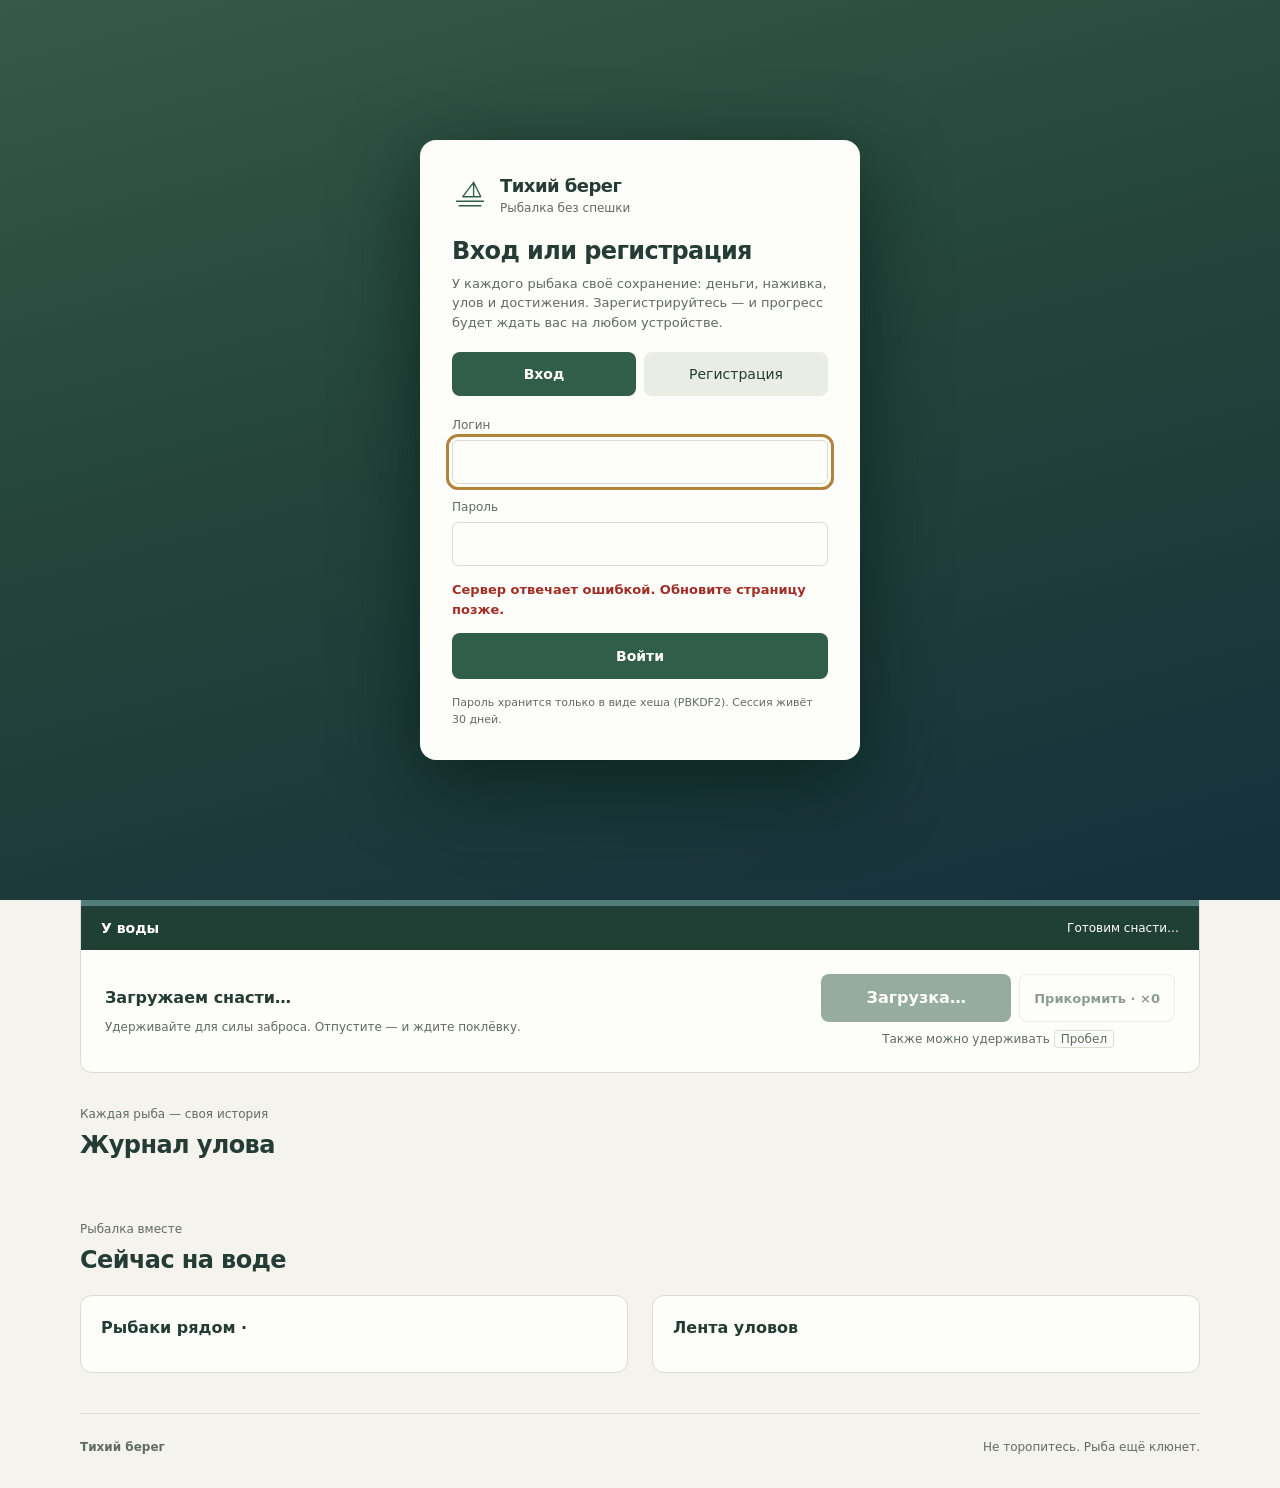
==== commit caf3ddbf: "Геймплей: горячие точки на воде, прикормка в магазине и интеграция сцены" ====
--- a/static/index.html
+++ b/static/index.html
@@ -5,8 +5,8 @@
 <main><div id="fishing-view"><div class="heading"><div><p class="kicker">Глазами рыбака · вид от первого лица</p><h1>На рыбалке</h1></div><p class="intro">Выберите место, приготовьте снасти.<br>Хороший улов начинается с терпения.</p></div>
 <div id="tut"><div id="tt"></div><div><button id="tn">Далее</button><button id="ts" class="o">Пропустить</button></div></div>
 <section class="game" aria-label="Рыбалка"><div class="row" id="selrow"><div class="location-control"><span>Место ловли · <b id="location-current">Загрузка…</b></span><button id="blocations" aria-haspopup="dialog" aria-controls="locations" disabled>Выбор локации <span aria-hidden="true">↗</span></button><select id="sl" aria-label="Локация" hidden></select></div><label>Ваша удочка<select id="sr" aria-label="Удочка"></select></label><label>Наживка · в запасе<select id="sb" aria-label="Наживка"></select></label></div>
-<div class="wrap"><canvas id="c" width="1600" height="840" role="img" aria-label="Вид от первого лица: удочка в руках, впереди вода и поплавок. Управление кнопкой под сценой."></canvas><button id="bfs" class="fs-btn" type="button" aria-pressed="false" aria-label="Полноэкранный режим" title="Полноэкранный режим (F)"><svg class="fs-in" viewBox="0 0 24 24" aria-hidden="true"><path d="M4 9V4h5M15 4h5v5M20 15v5h-5M9 20H4v-5"/></svg><svg class="fs-out" viewBox="0 0 24 24" aria-hidden="true"><path d="M9 4v5H4M20 9h-5V4M15 20v-5h5M4 15h5v5"/></svg></button><div id="world-chip" class="world-chip" title="Время суток и погода меняются со временем"><span id="world-time" aria-label="Время суток">—</span><span class="world-sep" aria-hidden="true">·</span><span id="world-weather" aria-label="Погода">—</span></div><div id="mp-chip" class="mp-chip" hidden></div><div class="scene-caption"><span id="scene-name">У воды</span><span id="scene-detail">Готовим снасти…</span></div><div id="card"><div><div class="small">Хороший улов</div><canvas id="cfish" width="300" height="160" aria-hidden="true"></canvas><div id="ctrophy" class="trophy-badge" hidden>ТРОФЕЙ</div><div id="cn" class="big"></div><div id="cw"></div><div id="cp"></div><button id="keep">Забрать</button><button id="rel" class="o">Отпустить</button></div></div></div>
-<div class="controls"><div class="feedback"><div id="msg" role="status" aria-live="polite">Загружаем снасти…</div><p>Удерживайте для силы заброса. Отпустите — и ждите поклёвку.</p></div><div class="cast-action"><button id="btn" disabled>Загрузка…</button><span>Также можно удерживать <kbd>Пробел</kbd></span></div></div></section>
+<div class="wrap"><canvas id="c" width="1600" height="840" role="img" aria-label="Вид от первого лица: удочка в руках, впереди вода и поплавок. Управление кнопкой под сценой."></canvas><button id="bfs" class="fs-btn" type="button" aria-pressed="false" aria-label="Полноэкранный режим" title="Полноэкранный режим (F)"><svg class="fs-in" viewBox="0 0 24 24" aria-hidden="true"><path d="M4 9V4h5M15 4h5v5M20 15v5h-5M9 20H4v-5"/></svg><svg class="fs-out" viewBox="0 0 24 24" aria-hidden="true"><path d="M9 4v5H4M20 9h-5V4M15 20v-5h5M4 15h5v5"/></svg></button><div id="world-chip" class="world-chip" title="Время суток и погода меняются со временем"><span id="world-time" aria-label="Время суток">—</span><span class="world-sep" aria-hidden="true">·</span><span id="world-weather" aria-label="Погода">—</span></div><div id="mp-chip" class="mp-chip" hidden></div><div id="hotspot-chip" class="hotspot-chip" hidden></div><div class="scene-caption"><span id="scene-name">У воды</span><span id="scene-detail">Готовим снасти…</span></div><div id="card"><div><div class="small">Хороший улов</div><canvas id="cfish" width="300" height="160" aria-hidden="true"></canvas><div id="ctrophy" class="trophy-badge" hidden>ТРОФЕЙ</div><div id="cn" class="big"></div><div id="cw"></div><div id="cp"></div><button id="keep">Забрать</button><button id="rel" class="o">Отпустить</button></div></div></div>
+<div class="controls"><div class="feedback"><div id="msg" role="status" aria-live="polite">Загружаем снасти…</div><p>Удерживайте для силы заброса. Отпустите — и ждите поклёвку.</p></div><div class="cast-action"><div class="cast-buttons"><button id="btn" disabled>Загрузка…</button><button id="bchum" class="o chum-btn" type="button" disabled title="Бросить прикормку в воду — круги на 3 минуты с бонусом к клёву и трофеям">Прикормить · ×0</button></div><span>Также можно удерживать <kbd>Пробел</kbd></span></div></div></section>
 <section class="journal" aria-labelledby="journal-title"><div class="journal-heading"><div><p class="kicker">Каждая рыба — своя история</p><h2 id="journal-title">Журнал улова</h2></div><div id="stat"></div></div><div class="table-scroll"><table id="hist" aria-label="Последние уловы"></table></div></section>
 <section class="mp" aria-labelledby="mp-title"><div class="journal-heading"><div><p class="kicker">Рыбалка вместе</p><h2 id="mp-title">Сейчас на воде</h2></div><div id="mp-online"></div></div><div class="mp-columns"><div class="mp-col"><h3>Рыбаки рядом · <span id="mp-here-place"></span></h3><ul id="mp-here" class="mp-list"></ul></div><div class="mp-col"><h3>Лента уловов</h3><ul id="mp-feed" class="mp-list"></ul></div></div></section></div>
 <section id="guide-view" hidden aria-labelledby="guide-title"><div class="heading guide-heading"><div><p class="kicker">Знайте, за кем отправляетесь</p><h1 id="guide-title">Справочник</h1><p id="guide-summary" class="guide-summary"></p></div><button id="guide-return" class="o">Вернуться к рыбалке</button></div><p class="guide-intro">Где искать рыбу, какую приманку выбрать и сколько принесёт улов. Нажмите на название приманки или рыбы, чтобы перейти к её карточке.</p><div class="guide-tabs" role="tablist" aria-label="Раздел справочника"><button id="guide-tab-fish" role="tab" aria-selected="true" aria-controls="guide-panel-fish">Рыбы</button><button id="guide-tab-baits" role="tab" aria-selected="false" aria-controls="guide-panel-baits" tabindex="-1">Приманки</button></div><section id="guide-panel-fish" role="tabpanel" aria-labelledby="guide-tab-fish"><p class="guide-note">Награда за рыбу зависит от веса: у каждой рыбы указан диапазон — нижняя граница за самый мелкий вес (0.75 базовой цены), верхняя за самый крупный (1.75). Деньги начисляются при выборе «Забрать».</p><div id="guide-fish" class="guide-grid"></div></section><section id="guide-panel-baits" role="tabpanel" aria-labelledby="guide-tab-baits" hidden><p class="guide-note">Указана стоимость одной приманки в магазине. Рыба клюёт только в тех водоёмах, где обитает.</p><div id="guide-baits" class="guide-grid"></div></section></section>
@@ -29,4 +29,4 @@
 <div class="modal" id="shop" role="dialog" aria-modal="true" aria-labelledby="shop-title"><div class="mb"><h2 id="shop-title">Магазин</h2><p class="modal-intro">Подберите наживку под рыбу, которую хотите поймать.</p><div id="shopbody"></div><div id="shopmsg" role="status"></div><button class="x o">Закрыть</button></div></div>
 <div class="modal" id="inv" role="dialog" aria-modal="true" aria-labelledby="inv-title"><div class="mb"><h2 id="inv-title">Ваш инвентарь</h2><div id="invbody"></div><button class="x o">Закрыть</button></div></div>
 <div class="modal location-modal" id="locations" role="dialog" aria-modal="true" aria-labelledby="locations-title" aria-describedby="locations-help"><div class="location-window"><header class="location-heading"><div><h2 id="locations-title">Выберите локацию для рыбалки</h2><p id="locations-help">Изучите водоёмы и выберите, за какой рыбой отправиться.</p></div><button class="x location-close" aria-label="Закрыть выбор локации">×</button></header><div id="location-list" class="location-list"></div><p class="location-note">Виды и вес — из справочника игры. Поклёвка зависит от выбранной наживки.</p></div></div>
-<script src="marine.js"></script><script src="scenery.js"></script><script src="fish-art.js"></script><script src="locations.js"></script><script src="world.js"></script><script src="sound.js"></script><script src="guide.js"></script><script src="leaderboard.js"></script><script src="multiplayer.js"></script><script src="game.js"></script><script src="auth.js"></script></body></html>
+<script src="marine.js"></script><script src="scenery.js"></script><script src="water-fx.js"></script><script src="hotspots.js"></script><script src="hud.js"></script><script src="fish-art.js"></script><script src="locations.js"></script><script src="world.js"></script><script src="sound.js"></script><script src="guide.js"></script><script src="leaderboard.js"></script><script src="multiplayer.js"></script><script src="game.js"></script><script src="auth.js"></script></body></html>
--- a/static/style.css
+++ b/static/style.css
@@ -6,7 +6,7 @@
 .location-control{display:flex;flex-direction:column;gap:4px;min-width:0}.location-control>span{font-size:12px;color:var(--muted)}.location-control b{font-weight:400}.location-control button{display:flex;justify-content:space-between;align-items:center;text-align:left;padding:8px 12px}.location-modal{background:rgba(8,15,19,.82);padding:32px}.location-window{background:#252f3b;color:#f7f8fa;border:1px solid #536171;border-radius:16px;width:1240px;max-width:100%;max-height:92vh;overflow:auto;box-shadow:0 24px 80px #0008;padding:24px}.location-heading{display:flex;align-items:flex-start;justify-content:space-between;gap:24px;margin-bottom:24px}.location-heading>div{flex:1;text-align:center;padding-left:68px}.location-heading h2{font-size:28px;letter-spacing:-.02em;line-height:1.2;margin:4px 0 8px}.location-heading p{color:#c8d1db}.location-close{background:#5e536e;font-size:32px;line-height:1;padding:0;width:44px;flex-shrink:0}.location-close:hover{background:#756786}.location-list{display:grid;grid-template-columns:repeat(3,minmax(0,1fr));gap:16px}.location-option{background:#424f60;padding:16px;border-radius:12px;display:flex;flex-direction:column;min-width:0;border:2px solid transparent}.location-option.is-current{border-color:#bdcfae}.location-preview{width:100%;aspect-ratio:1.85;object-fit:cover;border-radius:10px;display:block}.location-option h3{font-size:20px;line-height:1.2;text-align:center;margin:12px 0 4px;font-weight:600}.location-habitat{font-size:12px;color:#e0e6ed;text-align:center;margin-bottom:16px}.fish-panel{background:#252f3b;border:1px solid #7f90a5;border-radius:10px;padding:12px 8px;margin-bottom:8px}.fish-panel h4{font-size:16px;line-height:1.3;text-align:center;margin:0 0 8px;font-weight:600}.popular-fish,.weight-fish{display:grid;grid-template-columns:repeat(3,minmax(0,1fr));gap:4px;align-items:start}.weight-fish{grid-template-columns:repeat(2,minmax(0,1fr))}.location-fish{text-align:center;min-width:0;font-size:12px;font-weight:600;line-height:1.3}.location-fish svg{width:100%;height:68px;display:block}.location-fish span{display:block;overflow-wrap:anywhere}.location-fish small{display:block;color:#d7e1ec;font-size:12px;margin-top:4px;font-weight:400}.location-species{font-size:12px;color:#e0e6ed;margin:8px 0 16px;line-height:1.5}.location-option>button{margin-top:auto;background:#d5dfc9;color:#23382b;width:100%;padding:10px 8px}.location-option>button:hover{background:#edf3e5}.location-option>button[aria-pressed=true]{background:#b9cbaa}.location-note{font-size:12px;color:#c8d1db;text-align:center;margin-top:16px}@media(max-width:900px){.location-modal{padding:16px}.location-window{padding:16px}.location-list{gap:12px}.location-option{padding:12px}.location-heading h2{font-size:24px}.fish-panel h4{font-size:14px}}@media(max-width:700px){.location-control{grid-column:1/-1}.location-modal{padding:12px}.location-window{max-height:94vh;padding:16px}.location-heading{gap:12px;margin-bottom:16px}.location-heading>div{text-align:left;padding-left:0}.location-heading h2{font-size:20px;margin-top:0}.location-heading p{font-size:12px}.location-list{grid-template-columns:1fr;gap:16px}.location-preview{aspect-ratio:2.2}.location-fish svg{height:72px}.fish-panel h4{font-size:16px}.location-note{text-align:left}}
 [hidden]{display:none!important}.top nav{flex-wrap:wrap}.top nav button[aria-pressed=true]{background:var(--soft);font-weight:600}.guide-summary{color:var(--muted);margin-top:12px;font-size:14px}.guide-intro{max-width:720px;color:var(--muted);margin-bottom:24px}.guide-tabs{display:flex;gap:8px;border-bottom:1px solid var(--bd);padding-bottom:12px}.guide-tabs button{background:transparent;color:var(--fg);transition:none}.guide-tabs button[aria-selected=true]{background:var(--ac);color:#fff}.guide-tabs button[aria-selected=false]{background:var(--soft);color:var(--fg)}.guide-tabs button[aria-selected=false]:hover{background:var(--bd)}.guide-tabs button[aria-selected=true]:hover{background:#244934;color:#fff}.guide-note{color:var(--muted);font-size:12px;margin:16px 0 24px}.guide-grid{display:grid;grid-template-columns:repeat(3,minmax(0,1fr));gap:24px;margin-bottom:40px}.guide-card{background:var(--card);border:1px solid var(--bd);border-radius:12px;overflow:hidden;scroll-margin:24px}.guide-illustration{height:140px;display:flex;align-items:center;justify-content:center;background:var(--soft)}.guide-illustration svg{width:220px;height:120px}.guide-card-body{padding:20px}.guide-card-title{display:flex;justify-content:space-between;gap:12px;align-items:start}.guide-card h3{font-size:20px;line-height:1.2;letter-spacing:-.02em;font-weight:600;margin:0}.guide-price{white-space:nowrap;text-align:right;font-size:16px;font-weight:600}.guide-price small{display:block;font-size:12px;color:var(--muted);font-weight:400}.guide-weight{font-size:12px;color:var(--muted);margin-top:8px}.guide-card dl{margin:20px 0 0}.guide-card dt{font-size:12px;color:var(--muted);margin-top:16px}.guide-card dd{margin:4px 0 0}.guide-links{display:flex;flex-wrap:wrap;gap:4px 12px}.guide-link{min-height:44px;padding:8px 0;background:transparent;color:var(--fg);font-weight:400;text-decoration:underline;text-decoration-color:var(--muted);text-underline-offset:4px}.guide-link:hover{background:var(--soft)}.guide-bait-card .guide-weight{margin-top:20px}@media(max-width:1000px){.top{gap:16px}.top nav button{padding:8px 12px}.guide-grid{grid-template-columns:repeat(2,minmax(0,1fr))}}@media(max-width:700px){.top nav{justify-content:flex-start;gap:4px}.guide-heading{align-items:start;gap:16px;flex-direction:column}.guide-grid{grid-template-columns:1fr;gap:16px}.guide-card-body{padding:20px}.guide-illustration{height:128px}.guide-intro{font-size:14px}}
 .boat-product{margin-top:24px;padding:24px;background:var(--soft);border-radius:12px;display:flex;flex-direction:column;gap:16px}.boat-product h3{margin:0 0 8px}.boat-product p{color:var(--muted)}.boat-product .boat-progress{margin-top:12px;color:var(--fg)}.location-list{grid-template-columns:repeat(2,minmax(0,1fr))}@media(max-width:700px){.location-list{grid-template-columns:1fr}.boat-product{padding:16px}}@media(prefers-reduced-motion:reduce){*,*::before,*::after{transition:none!important;animation:none!important}}
-.world-chip{position:absolute;top:12px;left:12px;display:flex;gap:8px;align-items:center;padding:6px 14px;border-radius:999px;background:#203f35e0;color:#fff;font-size:13px;font-weight:600;z-index:1;pointer-events:none;text-shadow:0 1px 3px #15382f}.world-chip .world-sep{opacity:.6;font-weight:400}.world-chip.wx-rain{background:#2c3f56e0}.world-chip.wx-fog{background:#5b6361e0}.world-chip.wx-wind{background:#44513ce0}.world-chip.tp-night{background:#1b2742e8}.world-chip.tp-evening{background:#4a3524e8}.world-chip.tp-morning{background:#5a4a2ce8}
+.world-chip{position:absolute;top:12px;left:12px;display:flex;gap:8px;align-items:center;padding:6px 14px;border-radius:999px;background:#162b25d4;border:1px solid rgba(255,252,238,.18);box-shadow:0 4px 14px rgba(8,20,18,.28);backdrop-filter:blur(8px);-webkit-backdrop-filter:blur(8px);color:#fff;font-size:13px;font-weight:600;z-index:1;pointer-events:none;text-shadow:0 1px 3px #15382f}.world-chip .world-sep{opacity:.6;font-weight:400}.world-chip.wx-rain{background:#2c3f56d4}.world-chip.wx-fog{background:#5b6361d4}.world-chip.wx-wind{background:#44513cd4}.world-chip.tp-night{background:#1b2742dc}.world-chip.tp-evening{background:#4a3524dc}.world-chip.tp-morning{background:#5a4a2cdc}
 .quest-grid{display:grid;grid-template-columns:repeat(3,minmax(0,1fr));gap:24px;margin-bottom:40px}.quest-card{background:var(--card);border:1px solid var(--bd);border-radius:12px;padding:20px;display:flex;flex-direction:column;gap:10px}.quest-card h3{font-size:16px;line-height:1.3;margin:0}.quest-bar{height:10px;border-radius:6px;background:var(--soft);overflow:hidden}.quest-bar span{display:block;height:100%;background:var(--ac);border-radius:6px;transition:width .4s}.quest-card.ready .quest-bar span{background:#7ba05b}.quest-count{font-size:12px;color:var(--muted);margin:0}.quest-card>button{margin-top:auto}.quest-done{margin-top:auto;font-size:13px;color:#5b7a4b;font-weight:600}.quest-locked{margin-top:auto;font-size:13px;color:var(--muted)}.quest-card.claimed{opacity:.75}
 .ach-grid{display:grid;grid-template-columns:repeat(4,minmax(0,1fr));gap:24px;margin-bottom:40px}.ach-card{background:var(--card);border:1px solid var(--bd);border-radius:12px;padding:20px;text-align:center;display:flex;flex-direction:column;gap:8px}.ach-badge{width:52px;height:52px;margin:0 auto;border-radius:50%;background:var(--soft);color:var(--muted);font-size:24px;line-height:52px}.ach-card.on{border-color:#b9a03c}.ach-card.on .ach-badge{background:#e8d48a;color:#6b5a1c}.ach-card h3{font-size:16px;margin:0}.ach-card p{font-size:13px;color:var(--muted);margin:0}.ach-card small{font-size:11px;color:var(--muted)}
 .diary-body{display:flex;flex-direction:column;gap:24px;margin-bottom:40px}.diary-cards{display:grid;grid-template-columns:repeat(3,minmax(0,1fr));gap:24px}.diary-card{background:var(--card);border:1px solid var(--bd);border-radius:12px;padding:20px;display:flex;flex-direction:column;gap:6px}.diary-card small{color:var(--muted);font-size:12px}.diary-card b{font-size:20px}.diary-unknown{color:var(--muted)}
@@ -38,14 +38,14 @@
 @media(max-width:700px){.userbox{padding-left:16px;gap:8px;margin-left:auto}.userbox button{padding:6px 10px}.auth{padding:16px}.auth-card{padding:24px}}
 @media(max-width:1000px){.quest-grid{grid-template-columns:repeat(2,minmax(0,1fr))}.ach-grid{grid-template-columns:repeat(2,minmax(0,1fr))}}@media(max-width:700px){.quest-grid,.ach-grid,.diary-cards{grid-template-columns:1fr}.world-chip{font-size:11px;padding:4px 10px;top:8px;left:8px}}
 
-.fs-btn{position:absolute;top:12px;right:12px;z-index:1;min-width:44px;width:44px;height:44px;padding:0;display:flex;align-items:center;justify-content:center;border-radius:10px;background:#203f35e0}.fs-btn svg{width:22px;height:22px;fill:none;stroke:#fff;stroke-width:2;stroke-linecap:round;stroke-linejoin:round}.fs-btn .fs-out,.fs-btn[aria-pressed=true] .fs-in{display:none}.fs-btn[aria-pressed=true] .fs-out{display:block}
+.fs-btn{position:absolute;top:12px;right:12px;z-index:1;min-width:44px;width:44px;height:44px;padding:0;display:flex;align-items:center;justify-content:center;border-radius:10px;background:#162b25d4;border:1px solid rgba(255,252,238,.18);box-shadow:0 4px 14px rgba(8,20,18,.28);backdrop-filter:blur(8px);-webkit-backdrop-filter:blur(8px)}.fs-btn svg{width:22px;height:22px;fill:none;stroke:#fff;stroke-width:2;stroke-linecap:round;stroke-linejoin:round}.fs-btn .fs-out,.fs-btn[aria-pressed=true] .fs-in{display:none}.fs-btn[aria-pressed=true] .fs-out{display:block}
 html.fs-lock,html.fs-lock body{overflow:hidden}
 .game.is-fs{position:fixed;inset:0;z-index:4;display:flex;flex-direction:column;border:0;border-radius:0;background:#10201b}.game.is-fs .row{padding:8px 16px;gap:16px;flex-shrink:0}.game.is-fs .wrap{flex:1;min-height:0;display:flex;flex-direction:column;background:#10201b}.game.is-fs canvas{flex:1;min-height:0;width:100%;height:auto;aspect-ratio:auto;object-fit:contain}.game.is-fs .scene-caption{flex-shrink:0}.game.is-fs .controls{flex-shrink:0;padding:10px 16px}.game.is-fs .feedback p,.game.is-fs .cast-action>span{display:none}.game.is-fs .toasts{bottom:96px}
 @media(max-height:560px){.game.is-fs .row{display:none}.game.is-fs .controls{flex-direction:row;align-items:center;padding:6px 16px;gap:16px}.game.is-fs .cast-action{min-width:220px}.game.is-fs .scene-caption{display:none}}
 @media(max-width:700px){.fs-btn{top:8px;right:8px}.game.is-fs .row{padding:8px 12px}.game.is-fs .controls{padding:8px 12px}}
 .volume-control{flex:0 0 140px;min-width:0}.volume-heading{display:flex;justify-content:space-between;gap:8px;align-items:center;font-size:12px;color:var(--muted)}#volume-value{color:var(--fg);font-variant-numeric:tabular-nums}#bvolume{--volume:100%;appearance:none;-webkit-appearance:none;width:100%;height:44px;margin:0;display:block;background:transparent;cursor:pointer}#bvolume::-webkit-slider-runnable-track{height:4px;border-radius:999px;background:linear-gradient(to right,var(--ac) var(--volume),var(--bd) var(--volume))}#bvolume::-moz-range-track{height:4px;border-radius:999px;background:var(--bd)}#bvolume::-moz-range-progress{height:4px;border-radius:999px;background:var(--ac)}#bvolume::-webkit-slider-thumb{appearance:none;-webkit-appearance:none;width:16px;height:16px;margin-top:-6px;border:2px solid var(--card);border-radius:50%;background:var(--ac);box-shadow:0 0 0 1px var(--ac)}#bvolume::-moz-range-thumb{width:12px;height:12px;border:2px solid var(--card);border-radius:50%;background:var(--ac);box-shadow:0 0 0 1px var(--ac)}@media(max-width:700px){.volume-control{flex-basis:132px}}
 /* ---- мультиплеер: рыбаки рядом и лента уловов ---- */
-.mp-chip{position:absolute;top:48px;left:12px;padding:4px 12px;border-radius:999px;background:#203f35c8;color:#fff;font-size:12px;font-weight:600;z-index:1;pointer-events:none}
+.mp-chip{position:absolute;top:48px;left:12px;padding:4px 12px;border-radius:999px;background:#162b25c8;border:1px solid rgba(255,252,238,.18);box-shadow:0 4px 14px rgba(8,20,18,.28);backdrop-filter:blur(8px);-webkit-backdrop-filter:blur(8px);color:#fff;font-size:12px;font-weight:600;z-index:1;pointer-events:none}
 .mp{padding:0 0 40px}
 .mp-columns{display:grid;grid-template-columns:1fr 1fr;gap:24px}
 .mp-col{background:var(--card);border:1px solid var(--bd);border-radius:12px;padding:20px}
@@ -62,4 +62,10 @@
 .mp-feed-time{margin-left:auto;color:var(--muted);font-size:11px}
 #mp-online{color:var(--muted);font-size:12px}
 .location-online{font-size:12px;color:#bdcfae;text-align:center;margin:0 0 12px}
-@media(max-width:700px){.mp-columns{grid-template-columns:1fr}.mp-chip{top:40px;left:8px;font-size:11px}}
+.hotspot-chip{position:absolute;top:64px;right:12px;display:flex;align-items:center;gap:6px;padding:5px 12px;border-radius:999px;background:#2f2918d8;border:1px solid rgba(255,226,144,.34);box-shadow:0 4px 14px rgba(8,20,18,.28);backdrop-filter:blur(8px);-webkit-backdrop-filter:blur(8px);color:#fff2c9;font-size:12px;font-weight:600;z-index:1;pointer-events:none}
+.hotspot-chip.is-hit{background:#18332dd8;border-color:rgba(166,244,226,.34);color:#dffcf4}
+.cast-buttons{display:flex;gap:8px;align-items:stretch}
+.cast-buttons #btn{flex:1;min-width:190px}
+.chum-btn{flex:0 0 auto;white-space:nowrap;padding:10px 14px;font-size:13px;min-height:48px}
+.shop-qty{display:flex;gap:8px;flex-wrap:wrap}
+@media(max-width:700px){.mp-columns{grid-template-columns:1fr}.mp-chip{top:40px;left:8px;font-size:11px}.hotspot-chip{top:58px;right:8px;font-size:11px;padding:4px 10px}.cast-buttons{flex-direction:column}.cast-buttons #btn{min-width:0}}
